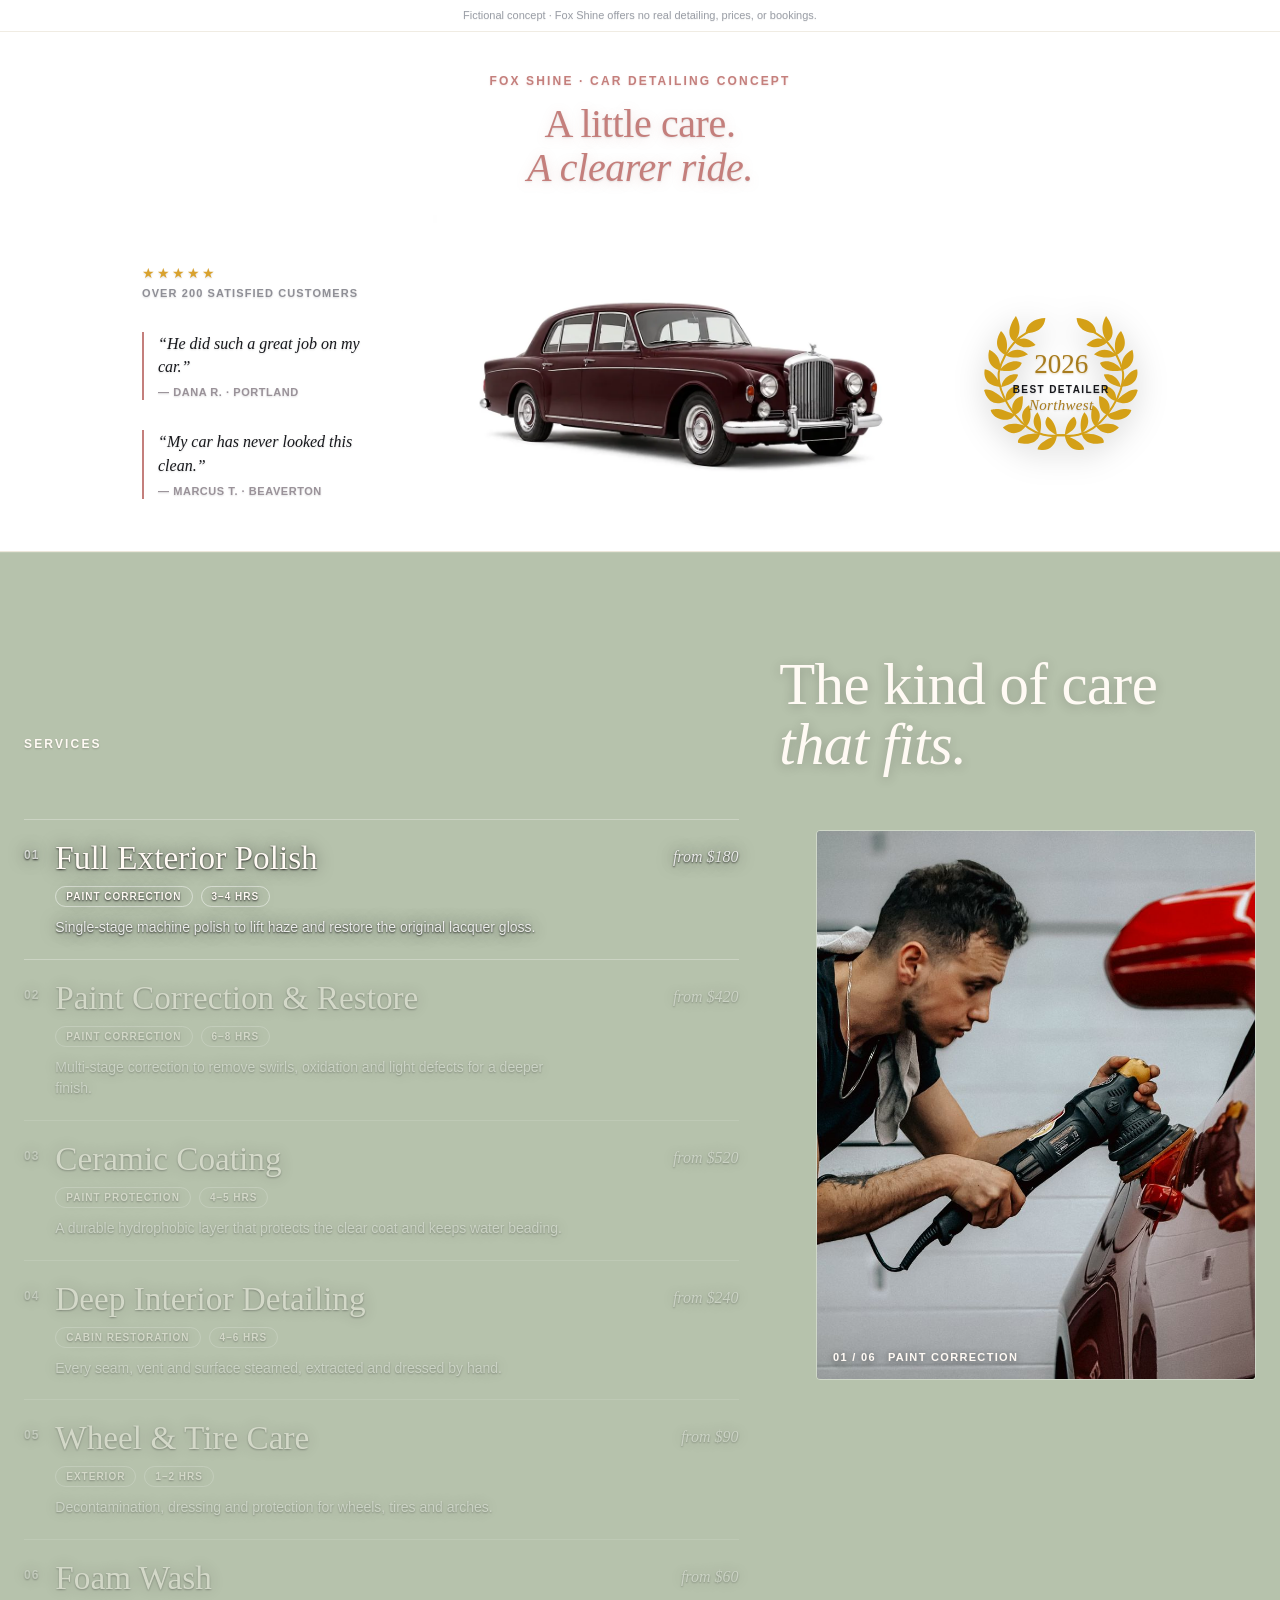
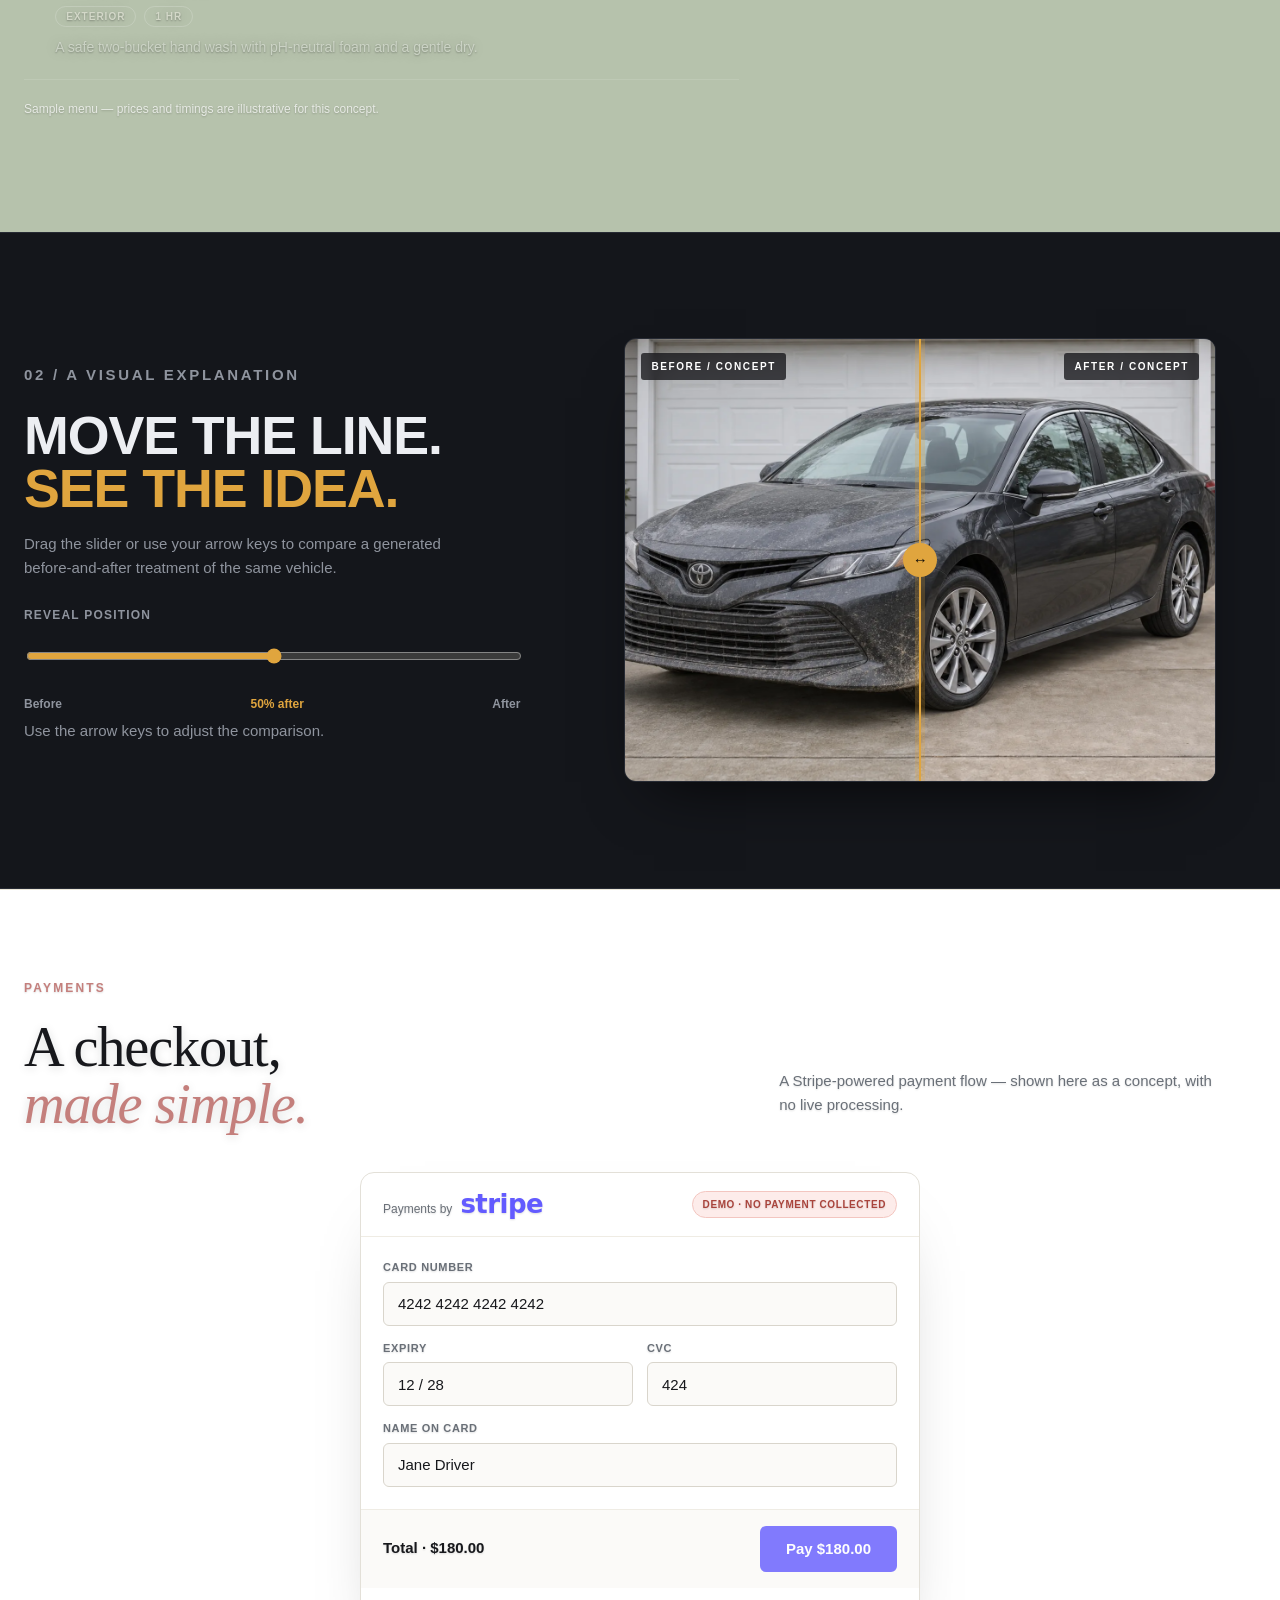
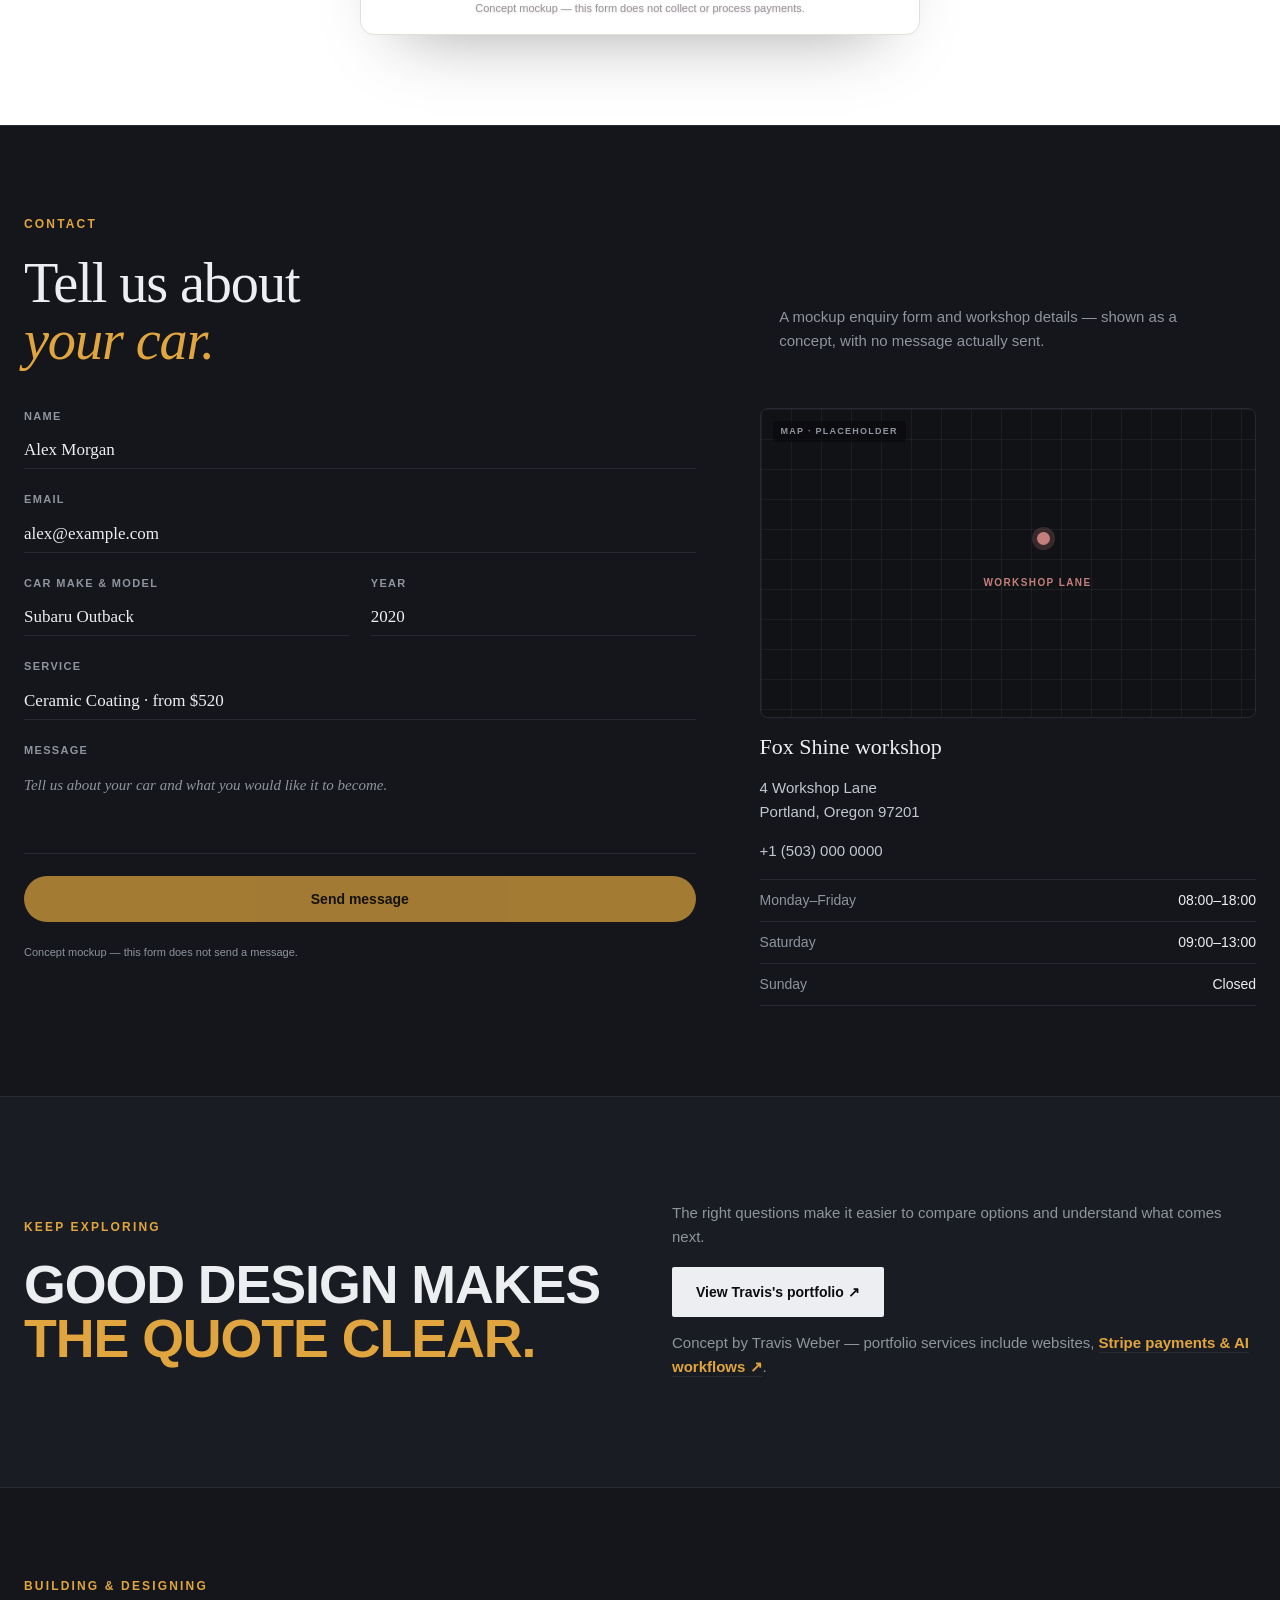
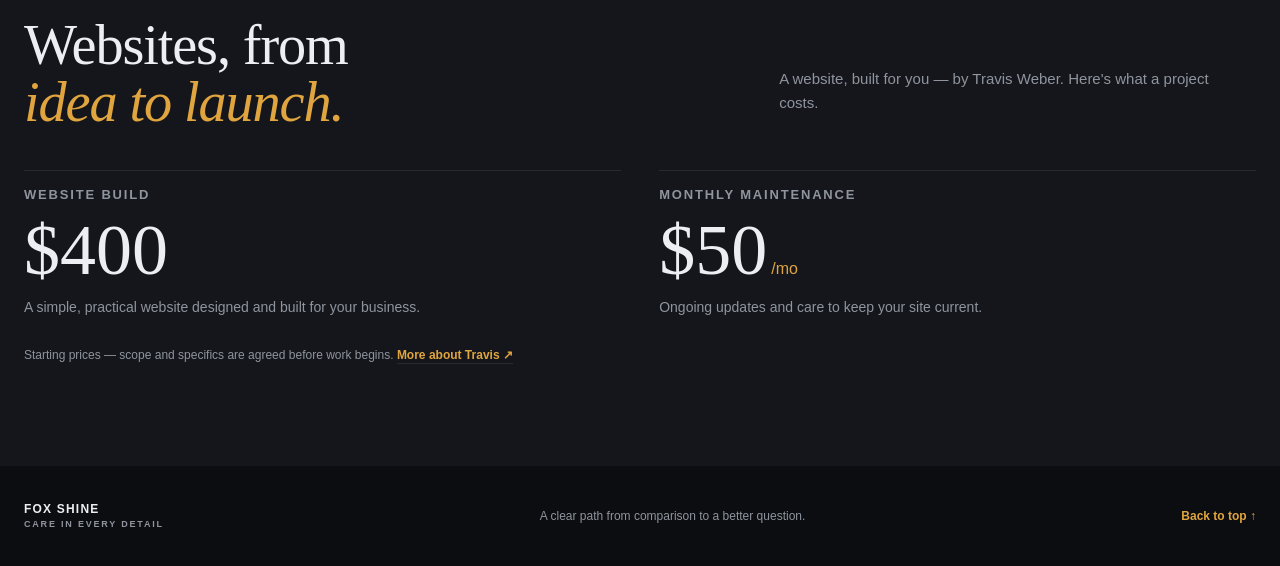
==== detailing-demo/index.html @ 4c696639 "Nomad Development portfolio — initial publish (landing + lawn + detailing concepts)" ====
<!doctype html>
<html lang="en">
<head>
  <meta charset="utf-8">
  <meta name="viewport" content="width=device-width, initial-scale=1">
  <meta name="robots" content="noindex">
  <meta name="description" content="Fox Shine is a fictional car detailing website concept. Explore a sample service menu and a generated before/after comparison; no services or bookings are offered.">
  <title>Fox Shine — Fictional car detailing concept</title>
  <link rel="icon" type="image/svg+xml" href="./favicon.svg">
  <link rel="stylesheet" href="./style.css">
  <script src="./demo.js" defer></script>
</head>
<body>
  <a class="skip-link" href="#main">Skip to content</a>
  <div class="disclosure">Fictional concept · Fox Shine offers no real detailing, prices, or bookings.</div>

  <header class="hero-nav" id="top">
    <details class="site-menu">
      <summary aria-label="Open menu"><svg viewBox="0 0 32 32" aria-hidden="true"><path d="M3 7h26M3 16h26M3 25h26"/></svg></summary>
      <nav class="pill-nav" aria-label="Main navigation">
        <a href="#services">Services</a>
        <a href="#preview">The reveal</a>
        <a href="#payments">Payments</a>
        <a href="#contact">Contact</a>
        <a href="../index.html#work">Portfolio</a>
      </nav>
    </details>
  </header>

  <main id="main">
    <section class="hero" aria-labelledby="hero-title">
      <div class="hero-inner wrap">
        <p class="eyebrow">Fox Shine · Car detailing concept</p>
        <h1 id="hero-title">A little care.<br><em>A clearer ride.</em></h1>
        <div class="hero-figure">
          <div class="hero-aside">
            <div class="review-stat">
              <span class="review-stars" aria-hidden="true">★★★★★</span>
              <span class="review-count">Over 200 satisfied customers</span>
            </div>
            <div class="review-quote">
              <p>“He did such a great job on my car.”</p>
              <span class="review-author">— Dana R. · Portland</span>
            </div>
            <div class="review-quote">
              <p>“My car has never looked this clean.”</p>
              <span class="review-author">— Marcus T. · Beaverton</span>
            </div>
          </div>
          <div class="hero-stage" id="patina-stage" role="button" tabindex="0" aria-label="Open or close the car preview" aria-pressed="false">
            <video class="hero-video" id="patina-video" muted playsinline preload="none" poster="./assets/patina-hero-poster.webp" src="./assets/patina-hero.mp4" aria-hidden="true" tabindex="-1"></video>
            <img class="hero-static" src="./assets/patina-hero-open.webp" alt="A car with its hood raised and door open, overgrown with flowers." loading="eager">
          </div>
          <div class="hero-aside">
            <div class="award" aria-label="Voted Best Detailer in the Northwest, 2026">
              <img class="award-seal" src="assets/award-laurel.svg" alt="" aria-hidden="true">
              <div class="award-text">
                <span class="award-year">2026</span>
                <span class="award-title">Best Detailer<br><span>Northwest</span></span>
              </div>
            </div>
          </div>
        </div>
      </div>
    </section>

    <section class="services" id="services" aria-labelledby="services-title">
      <div class="services-inner wrap">
        <div class="services-head">
          <p class="eyebrow">Services</p>
          <h2 id="services-title">The kind of care<br><em>that fits.</em></h2>
          
        </div>
        <div class="services-layout">
          <ul class="service-list" role="list">
            <li class="service-item is-active">
              <button type="button" class="service-btn" data-service="polish" aria-pressed="true">
                <span class="service-num" aria-hidden="true">01</span>
                <span class="service-name">Full Exterior Polish</span>
                <span class="service-price">from $180</span>
                <span class="service-pills"><span class="pill">Paint Correction</span><span class="pill">3–4 hrs</span></span>
                <span class="service-desc">Single-stage machine polish to lift haze and restore the original lacquer gloss.</span>
              </button>
            </li>
            <li class="service-item">
              <button type="button" class="service-btn" data-service="correction" aria-pressed="false">
                <span class="service-num" aria-hidden="true">02</span>
                <span class="service-name">Paint Correction &amp; Restore</span>
                <span class="service-price">from $420</span>
                <span class="service-pills"><span class="pill">Paint Correction</span><span class="pill">6–8 hrs</span></span>
                <span class="service-desc">Multi-stage correction to remove swirls, oxidation and light defects for a deeper finish.</span>
              </button>
            </li>
            <li class="service-item">
              <button type="button" class="service-btn" data-service="ceramic" aria-pressed="false">
                <span class="service-num" aria-hidden="true">03</span>
                <span class="service-name">Ceramic Coating</span>
                <span class="service-price">from $520</span>
                <span class="service-pills"><span class="pill">Paint Protection</span><span class="pill">4–5 hrs</span></span>
                <span class="service-desc">A durable hydrophobic layer that protects the clear coat and keeps water beading.</span>
              </button>
            </li>
            <li class="service-item">
              <button type="button" class="service-btn" data-service="interior" aria-pressed="false">
                <span class="service-num" aria-hidden="true">04</span>
                <span class="service-name">Deep Interior Detailing</span>
                <span class="service-price">from $240</span>
                <span class="service-pills"><span class="pill">Cabin Restoration</span><span class="pill">4–6 hrs</span></span>
                <span class="service-desc">Every seam, vent and surface steamed, extracted and dressed by hand.</span>
              </button>
            </li>
            <li class="service-item">
              <button type="button" class="service-btn" data-service="wheel" aria-pressed="false">
                <span class="service-num" aria-hidden="true">05</span>
                <span class="service-name">Wheel &amp; Tire Care</span>
                <span class="service-price">from $90</span>
                <span class="service-pills"><span class="pill">Exterior</span><span class="pill">1–2 hrs</span></span>
                <span class="service-desc">Decontamination, dressing and protection for wheels, tires and arches.</span>
              </button>
            </li>
            <li class="service-item">
              <button type="button" class="service-btn" data-service="wash" aria-pressed="false">
                <span class="service-num" aria-hidden="true">06</span>
                <span class="service-name">Foam Wash</span>
                <span class="service-price">from $60</span>
                <span class="service-pills"><span class="pill">Exterior</span><span class="pill">1 hr</span></span>
                <span class="service-desc">A safe two-bucket hand wash with pH-neutral foam and a gentle dry.</span>
              </button>
            </li>
          </ul>
          <div class="service-media" aria-live="polite" aria-label="Preview for Full Exterior Polish">
            <figure class="service-fig is-active" data-media="polish">
              <img src="./assets/service-polish.jpeg" alt="" aria-hidden="true" loading="lazy">
              <figcaption><span>01 / 06</span><span>Paint Correction</span></figcaption>
            </figure>
            <figure class="service-fig" data-media="correction">
              <img src="./assets/service-correction.jpeg" alt="" aria-hidden="true" loading="lazy">
              <figcaption><span>02 / 06</span><span>Paint Correction</span></figcaption>
            </figure>
            <figure class="service-fig" data-media="ceramic">
              <img src="./assets/service-ceramic.jpeg" alt="" aria-hidden="true" loading="lazy">
              <figcaption><span>03 / 06</span><span>Paint Protection</span></figcaption>
            </figure>
            <figure class="service-fig" data-media="interior">
              <img src="./assets/service-interior.jpeg" alt="" aria-hidden="true" loading="lazy">
              <figcaption><span>04 / 06</span><span>Cabin Restoration</span></figcaption>
            </figure>
            <figure class="service-fig" data-media="wheel">
              <img src="./assets/service-wheel.jpeg" alt="" aria-hidden="true" loading="lazy">
              <figcaption><span>05 / 06</span><span>Exterior</span></figcaption>
            </figure>
            <figure class="service-fig" data-media="wash">
              <img src="./assets/service-wash.jpeg" alt="" aria-hidden="true" loading="lazy">
              <figcaption><span>06 / 06</span><span>Exterior</span></figcaption>
            </figure>
          </div>
        </div>
        <p class="section-note">Sample menu — prices and timings are illustrative for this concept.</p>
      </div>
    </section>

    <section class="preview-section section-pad" id="preview" aria-labelledby="preview-title"><div class="wrap preview-layout"><div class="preview-copy"><p class="eyebrow">02 / A visual explanation</p><h2 id="preview-title">Move the line.<br><em>See the idea.</em></h2><p>Drag the slider or use your arrow keys to compare a generated before-and-after treatment of the same vehicle.</p><label for="reveal-range">Reveal position</label><input id="reveal-range" type="range" min="0" max="100" value="50" aria-describedby="reveal-help reveal-value"><div class="range-meta"><span>Before</span><output id="reveal-value" for="reveal-range">50% after</output><span>After</span></div><p id="reveal-help" class="hint">Use the arrow keys to adjust the comparison.</p></div>
      <figure class="comparison-scene" id="comparison-scene" style="--split:50%"><div class="scene-layer before"><img src="./assets/detailing-car-before.webp" alt="" aria-hidden="true"><span class="scene-badge badge-before" aria-hidden="true">BEFORE / CONCEPT</span></div><div class="scene-layer after"><img src="./assets/detailing-car-after.webp" alt="" aria-hidden="true"><span class="scene-badge badge-after" aria-hidden="true">AFTER / CONCEPT</span></div><div class="scene-divider" aria-hidden="true"><span>↔</span></div></figure></div></section>

    <section class="payments-section section-pad" id="payments" aria-labelledby="payments-title">
      <div class="wrap">
        <div class="section-heading">
          <div>
            <p class="eyebrow">Payments</p>
            <h2 id="payments-title">A checkout,<br><em>made simple.</em></h2>
          </div>
          <p>A Stripe-powered payment flow — shown here as a concept, with no live processing.</p>
        </div>
        <div class="checkout">
          <div class="checkout-card">
            <div class="checkout-head">
              <span class="stripe-badge"><span class="stripe-by">Payments by</span><span class="stripe-word">stripe</span></span>
              <span class="checkout-demo">Demo · no payment collected</span>
            </div>
            <div class="checkout-body">
              <label class="field"><span>Card number</span><input value="4242 4242 4242 4242" readonly></label>
              <div class="field-row">
                <label class="field"><span>Expiry</span><input value="12 / 28" readonly></label>
                <label class="field"><span>CVC</span><input value="424" readonly></label>
              </div>
              <label class="field"><span>Name on card</span><input value="Jane Driver" readonly></label>
            </div>
            <div class="checkout-foot">
              <span class="checkout-total">Total · $180.00</span>
              <button type="button" class="pay-button" disabled>Pay $180.00</button>
            </div>
            <p class="checkout-note">Concept mockup — this form does not collect or process payments.</p>
          </div>
        </div>
      </div>
    </section>

    <section class="contact-section section-pad" id="contact" aria-labelledby="contact-title">
      <div class="wrap">
        <div class="section-heading">
          <div>
            <p class="eyebrow">Contact</p>
            <h2 id="contact-title">Tell us about<br><em>your car.</em></h2>
          </div>
          <p>A mockup enquiry form and workshop details — shown as a concept, with no message actually sent.</p>
        </div>
        <div class="contact-layout">
          <div class="contact-form" aria-label="Enquiry form (mockup)">
            <label class="cfield"><span>Name</span><input value="Alex Morgan" readonly></label>
            <label class="cfield"><span>Email</span><input value="alex@example.com" readonly></label>
            <div class="cfield-row">
              <label class="cfield"><span>Car make &amp; model</span><input value="Subaru Outback" readonly></label>
              <label class="cfield"><span>Year</span><input value="2020" readonly></label>
            </div>
            <label class="cfield"><span>Service</span><input value="Ceramic Coating · from $520" readonly></label>
            <label class="cfield"><span>Message</span><textarea readonly placeholder="Tell us about your car and what you would like it to become."></textarea></label>
            <button class="send-button" type="button" disabled>Send message</button>
            <p class="contact-note">Concept mockup — this form does not send a message.</p>
          </div>
          <div class="contact-info">
            <div class="map-placeholder" aria-hidden="true">
              <span class="map-label">Map · placeholder</span>
              <span class="map-pin"></span>
              <span class="map-street">WORKSHOP LANE</span>
            </div>
            <h3>Fox Shine workshop</h3>
            <p class="address">4 Workshop Lane<br>Portland, Oregon 97201</p>
            <p class="phone">+1 (503) 000 0000</p>
            <dl class="hours">
              <div><dt>Monday–Friday</dt><dd>08:00–18:00</dd></div>
              <div><dt>Saturday</dt><dd>09:00–13:00</dd></div>
              <div><dt>Sunday</dt><dd>Closed</dd></div>
            </dl>
          </div>
        </div>
      </div>
    </section>

    <section class="closing"><div class="wrap closing-inner"><div><p class="eyebrow">Keep exploring</p><h2>Good design makes<br><em>the quote clear.</em></h2></div><div><p>The right questions make it easier to compare options and understand what comes next.</p><a class="button button-light" href="../index.html#work">View Travis's portfolio ↗</a><p class="closing-note">Concept by Travis Weber — portfolio services include websites, <a href="../index.html#services">Stripe payments &amp; AI workflows ↗</a>.</p></div></div></section>

    <section class="pricing section-pad" id="pricing" aria-labelledby="pricing-title">
      <div class="wrap">
        <div class="section-heading">
          <div>
            <p class="eyebrow">Building &amp; designing</p>
            <h2 id="pricing-title">Websites, from<br><em>idea to launch.</em></h2>
          </div>
          <p>A website, built for you — by Travis Weber. Here's what a project costs.</p>
        </div>
        <div class="pricing-grid">
          <div class="price-card">
            <h3>Website build</h3>
            <p class="price-figure">$400</p>
            <p class="price-note">A simple, practical website designed and built for your business.</p>
          </div>
          <div class="price-card">
            <h3>Monthly maintenance</h3>
            <p class="price-figure">$50<span class="price-per">/mo</span></p>
            <p class="price-note">Ongoing updates and care to keep your site current.</p>
          </div>
        </div>
        <p class="pricing-note">Starting prices — scope and specifics are agreed before work begins. <a href="../index.html#about">More about Travis ↗</a></p>
      </div>
    </section>
  </main>

  <footer class="site-footer wrap"><span>FOX SHINE <small>CARE IN EVERY DETAIL</small></span><p>A clear path from comparison to a better question.</p><a href="#top">Back to top ↑</a></footer>
</body>
</html>
---- detailing-demo/style.css ----
/* Fox Shine — fictional concept. Dark cinematic automotive, warm metallic accent. Self-contained. */
:root{
  --bg:#0c0d10; --surface:#14161b; --surface-2:#191c22;
  --ink:#eceef2; --ink-2:#c3c7cf; --muted:#8f949e; --line:#262a33;
  --amber:#e0a53e; --amber-deep:#c08a2a;
  --sans:-apple-system,BlinkMacSystemFont,"Segoe UI",Roboto,"Helvetica Neue",Arial,sans-serif;
}
*{box-sizing:border-box}
html{scroll-behavior:smooth}
body{margin:0;background:var(--bg);color:var(--ink);font-family:var(--sans);line-height:1.5;-webkit-font-smoothing:antialiased}
a{color:inherit;text-decoration:none}
img{display:block;max-width:100%}
h1,h2,h3{margin:0;font-weight:800;letter-spacing:-.02em;line-height:.98}
em{font-style:normal;color:var(--amber)}
.wrap{width:min(100% - 48px,1260px);margin-inline:auto}
.section-pad{padding-block:clamp(48px,7vw,96px)}
.skip-link{position:absolute;left:16px;top:-80px;z-index:20;background:var(--amber);color:#14100a;padding:12px 16px;font-weight:700}
.skip-link:focus{top:12px}
:focus-visible{outline:3px solid var(--amber);outline-offset:3px}
.eyebrow{font-size:12px;font-weight:700;letter-spacing:.18em;text-transform:uppercase;color:var(--amber);margin:0 0 22px}
.eyebrow-line{display:inline-block;width:28px;height:1px;background:var(--amber);vertical-align:middle;margin-right:10px}

/* ---------- Disclosure + floating pill nav ---------- */
.disclosure{background:#ffffff;color:#9a9ea6;text-align:center;padding:8px 14px;font-size:11px;line-height:1.4;border-bottom:1px solid #f0ece3}
.hero-nav{display:flex;justify-content:center;padding:12px 16px 0;position:relative;z-index:10;background:#ffffff}
.pill-nav{display:inline-flex;align-items:center;gap:4px;max-width:100%;overflow-x:auto;padding:5px;background:#f6f3ed;border:1px solid #e8e3d8;border-radius:999px;box-shadow:0 10px 26px -18px rgba(0,0,0,.3);scrollbar-width:none}
.pill-nav::-webkit-scrollbar{display:none}
.pill-nav a{font-size:11px;font-weight:700;letter-spacing:.08em;text-transform:uppercase;color:#6a6f78;padding:8px 15px;border-radius:999px;white-space:nowrap;display:inline-flex;align-items:center;min-height:44px;transition:background .16s ease,color .16s ease}
.pill-nav a:hover{background:#ffffff;color:#c47f7c}
.site-menu summary{list-style:none;cursor:pointer;display:none;width:44px;height:44px;align-items:center;justify-content:center;border:1px solid #e8e3d8;border-radius:10px;background:#f6f3ed}
.site-menu summary::-webkit-details-marker{display:none}
.site-menu summary svg{width:22px;height:22px;stroke:#6a6f78;stroke-width:2;fill:none}

/* ---------- Hero (interactive Patina stage) ---------- */
.hero{background:#ffffff;color:#17181c;border-bottom:1px solid #ece7da;padding:clamp(18px,2.5vw,28px) 0 0;overflow:hidden}
.hero-inner{position:relative;text-align:center}
.hero .eyebrow{color:#c47f7c;margin-bottom:12px;justify-content:center}
.hero h1{color:#c47f7c;font-family:Georgia,"Iowan Old Style","Times New Roman",serif;font-weight:400;font-size:clamp(26px,3.4vw,40px);line-height:1.08;letter-spacing:-.01em;text-transform:none;text-shadow:none}
.hero h1 em{color:#c47f7c;font-style:italic}
.hero-figure{display:flex;align-items:center;justify-content:center;gap:clamp(18px,4vw,64px);margin-top:clamp(14px,2.5vw,26px)}
.hero-aside{display:flex;flex-direction:column;gap:30px;flex:0 0 auto;text-align:left}
.hero-stage{position:relative;width:min(100% - 48px,500px);margin:0;flex:0 1 auto;cursor:pointer;touch-action:manipulation;-webkit-touch-callout:none;-webkit-user-select:none;user-select:none;-webkit-tap-highlight-color:transparent}
.hero-stage img,.hero-video{-webkit-user-drag:none;user-select:none;-webkit-user-select:none}
.hero-video{display:block;width:100%;height:auto;cursor:pointer}
.hero-static{position:absolute;inset:0;width:100%;height:100%;object-fit:cover;opacity:0;transition:opacity .35s ease;pointer-events:none}
.hero-stage.is-open .hero-static{opacity:1}
.review-stat{display:flex;flex-direction:column;gap:5px;max-width:240px}
.review-stars{font-size:14px;letter-spacing:.14em;color:#d9a22e;line-height:1}
.review-count{font-size:11px;font-weight:700;letter-spacing:.1em;text-transform:uppercase;color:#8f8f96}
.review-quote{max-width:240px;padding:0 0 0 14px;border-left:2px solid #c47f7c}
.review-quote p{font-family:Georgia,"Iowan Old Style","Times New Roman",serif;font-style:italic;font-size:clamp(14px,1.4vw,16px);line-height:1.45;color:#17181c;margin:0}
.review-author{display:block;margin-top:6px;font-size:11px;font-weight:700;letter-spacing:.05em;text-transform:uppercase;color:#9a9299}
.award{position:relative;display:grid;place-items:center;width:clamp(140px,12vw,180px);aspect-ratio:1;text-align:center}
.award-seal{position:absolute;inset:0;width:100%;height:100%;object-fit:contain}
.award-text{position:relative;z-index:1;display:flex;flex-direction:column;align-items:center;gap:4px;padding:0 16px}
.award-year{font-family:Georgia,"Iowan Old Style","Times New Roman",serif;font-weight:400;font-size:clamp(20px,2.2vw,27px);line-height:1;color:#a87c1e}
.award-title{font-size:10px;font-weight:700;letter-spacing:.14em;text-transform:uppercase;color:#17181c;line-height:1.5}
.award-title span{display:block;font-family:Georgia,"Iowan Old Style","Times New Roman",serif;font-style:italic;font-weight:400;font-size:15px;text-transform:none;letter-spacing:.02em;color:#a87c1e;line-height:1.1}
@media (prefers-reduced-motion: reduce){
  .hero-video{display:none}
  .hero-static{position:static;height:auto;opacity:1}
}
.button{display:inline-flex;align-items:center;gap:12px;min-height:52px;padding:0 26px;font-size:14px;font-weight:700;border-radius:2px;cursor:pointer;transition:transform .16s ease,box-shadow .16s ease}
.button:hover{transform:translateY(-2px)}
.button-primary{background:var(--amber);color:#14100a;box-shadow:0 6px 0 rgba(0,0,0,.5)}
.button-primary:hover{box-shadow:0 8px 0 rgba(0,0,0,.5)}
.button-primary span{font-size:17px;line-height:1}
.text-link{display:inline-flex;align-items:center;gap:10px;font-size:14px;font-weight:700;color:var(--ink);border-bottom:2px solid var(--amber);padding-bottom:5px}
.text-link span{font-size:16px}

/* ---------- Services (interactive menu) ---------- */
.services{background:var(--svc-bg,#b6c2ac);color:#fffaf4;transition:background-color .6s ease;padding:clamp(56px,8vw,110px) 0;border-top:1px solid rgba(255,255,255,.12)}
.services .eyebrow{color:#fffaf4}
.services h2{font-family:Georgia,"Iowan Old Style","Times New Roman",serif;font-weight:400;color:#fffaf4;font-size:clamp(34px,4.6vw,66px);line-height:1.02;letter-spacing:-.01em;text-transform:none}
.services h2 em{font-style:italic;color:#fffaf4}
.services-head{display:grid;grid-template-columns:1.2fr .8fr;gap:40px;align-items:end;margin-bottom:44px}
.services-layout{position:relative}
.service-list{list-style:none;margin:0;padding:0;max-width:58%;position:relative;z-index:3}
.service-item{border-bottom:1px solid rgba(255,255,255,.28);opacity:.4;transition:opacity .3s ease}
.service-item.is-active{opacity:1}
.service-item:first-child{border-top:1px solid rgba(255,255,255,.28)}
.service-btn{display:grid;grid-template-columns:auto 1fr auto;grid-template-areas:"num name price" "num pills pills" "num desc desc";gap:2px 16px;width:100%;text-align:left;background:transparent;border:0;padding:20px 0;cursor:pointer;color:#fffaf4}
.service-btn:focus-visible{outline:2px solid #fffaf4;outline-offset:4px;border-radius:2px}
.service-num{grid-area:num;font-size:12px;font-weight:700;letter-spacing:.08em;color:rgba(255,255,255,.7);padding-top:8px}
.service-name{grid-area:name;font-family:Georgia,"Iowan Old Style","Times New Roman",serif;font-weight:400;font-size:clamp(24px,2.6vw,34px);line-height:1.08}
.service-price{grid-area:price;font-family:Georgia,serif;font-style:italic;font-size:16px;color:rgba(255,255,255,.85);text-align:right;padding-top:8px}
.service-pills{grid-area:pills;display:flex;gap:8px;margin-top:8px}
.pill{font-size:10px;font-weight:700;letter-spacing:.1em;text-transform:uppercase;padding:4px 10px;border:1px solid rgba(255,255,255,.5);border-radius:999px;color:#fffaf4}
.service-desc{grid-area:desc;font-size:14px;line-height:1.55;color:rgba(255,255,255,.85);max-width:520px;margin-top:8px}
.service-btn{text-shadow:0 1px 2px rgba(0,0,0,.75),0 0 16px rgba(0,0,0,.55)}
.service-media{position:absolute;top:0;right:0;width:min(40%,440px);aspect-ratio:4/5;border:1px solid rgba(255,255,255,.35);border-radius:4px;overflow:hidden;pointer-events:none;z-index:2;transition:top .5s cubic-bezier(.22,.61,.36,1)}
.service-fig{position:absolute;inset:0;margin:0;opacity:0;visibility:hidden;transform:translateX(64px);transition:opacity .45s ease,transform .45s ease,visibility .45s ease}
.service-fig.is-active{opacity:1;visibility:visible;transform:translateX(0)}
.service-fig img{width:100%;height:100%;object-fit:cover;display:block}
.service-fig figcaption{position:absolute;left:16px;bottom:14px;display:flex;gap:12px;font-size:11px;font-weight:700;letter-spacing:.12em;text-transform:uppercase;color:#fffaf4;text-shadow:0 1px 6px rgba(0,0,0,.5)}
.services .section-note{color:rgba(255,255,255,.72);margin-top:20px}

/* ---------- Shared section heading ---------- */
.section-heading{display:grid;grid-template-columns:1.2fr .8fr;gap:40px;align-items:end;margin-bottom:40px}
.section-heading h2{font-size:clamp(34px,4.4vw,64px);line-height:1;text-transform:uppercase}
.section-heading>p{color:var(--muted);font-size:15px;line-height:1.6;max-width:440px}
.section-note{font-size:12px;color:var(--muted);margin-top:14px}

/* ---------- Preview / reveal ---------- */
.preview-section{background:var(--surface);border-top:1px solid var(--line);border-bottom:1px solid var(--line)}
.preview-layout{display:grid;grid-template-columns:.85fr 1.15fr;gap:clamp(28px,5vw,64px);align-items:center}
.preview-copy h2{font-size:clamp(32px,4.2vw,60px);line-height:1;text-transform:uppercase;margin-bottom:16px}
.preview-copy>p{color:var(--muted);font-size:15px;line-height:1.6;max-width:460px}
.preview-copy label{display:block;font-size:12px;font-weight:700;letter-spacing:.1em;text-transform:uppercase;color:var(--muted);margin-top:26px}
#reveal-range{width:100%;margin-top:10px;accent-color:var(--amber);height:44px}
.range-meta{display:flex;justify-content:space-between;font-size:12px;font-weight:700;color:var(--muted);margin-top:10px}
.range-meta output{color:var(--amber)}
.hint{font-size:12px;color:var(--muted);margin-top:6px}
.comparison-scene{position:relative;--split:50%;aspect-ratio:4/3;overflow:hidden;border-radius:12px;border:1px solid var(--line);background:var(--surface-2);box-shadow:0 30px 60px -30px rgba(0,0,0,.8)}
.scene-layer{position:absolute;inset:0}
.scene-layer img{width:100%;height:100%;object-fit:cover;object-position:center}
.scene-layer.after{clip-path:inset(0 0 0 calc(100% - var(--split)))}
.scene-badge{position:absolute;top:14px;font-size:10px;font-weight:800;letter-spacing:.16em;padding:6px 10px;border-radius:3px;background:rgba(10,11,14,.72);color:#fff;backdrop-filter:blur(3px)}
.badge-before{left:16px}
.badge-after{right:16px}
.scene-divider{position:absolute;top:0;bottom:0;left:calc(100% - var(--split));width:2px;transform:translateX(-50%);background:var(--amber);box-shadow:0 0 0 4px rgba(224,165,62,.22)}
.scene-divider span{position:absolute;top:50%;left:50%;transform:translate(-50%,-50%);width:34px;height:34px;border-radius:50%;background:var(--amber);color:#14100a;display:grid;place-items:center;font-size:15px;font-weight:800}
.comparison-scene{cursor:ew-resize;touch-action:none;user-select:none;-webkit-user-select:none;-webkit-tap-highlight-color:transparent}
.comparison-scene img{-webkit-user-drag:none;user-select:none;-webkit-user-select:none}
.comparison-scene figcaption{position:absolute;bottom:12px;left:14px;font-size:11px;color:#d6d9de;background:rgba(10,11,14,.6);padding:5px 10px;border-radius:3px}

/* ---------- Payments (mock Stripe checkout) ---------- */
.payments-section{background:#ffffff;color:#17181c;border-top:1px solid #ece7da}
.payments-section .eyebrow{color:#c47f7c}
.payments-section .section-heading h2{font-family:Georgia,"Iowan Old Style","Times New Roman",serif;font-weight:400;text-transform:none;color:#17181c}
.payments-section .section-heading h2 em{font-style:italic;color:#c47f7c}
.payments-section .section-heading>p{color:#6a7078}
.checkout{max-width:560px;margin:0 auto}
.checkout-card{background:#ffffff;border:1px solid #e3e0d8;border-radius:14px;box-shadow:0 34px 70px -40px rgba(0,0,0,.4);overflow:hidden}
.checkout-head{display:flex;align-items:center;justify-content:space-between;gap:12px;flex-wrap:wrap;padding:18px 22px;border-bottom:1px solid #efece4}
.stripe-badge{display:flex;align-items:baseline;gap:8px}
.stripe-by{font-size:12px;color:#6a7078;font-weight:500}
.stripe-word{font-family:ui-sans-serif,system-ui,-apple-system,"Segoe UI",Roboto,Helvetica,Arial,sans-serif;font-weight:700;font-size:26px;letter-spacing:-.02em;color:#635BFF;line-height:1}
.checkout-demo{font-size:10px;font-weight:700;letter-spacing:.06em;text-transform:uppercase;color:#a9443c;background:#fdecea;border:1px solid #f3c6c0;padding:5px 10px;border-radius:999px;white-space:nowrap}
.checkout-body{display:flex;flex-direction:column;gap:14px;padding:22px}
.field{display:flex;flex-direction:column;gap:6px}
.field span{font-size:11px;font-weight:700;letter-spacing:.06em;text-transform:uppercase;color:#6a7078}
.field input{width:100%;height:44px;padding:0 14px;border:1px solid #d9d5cc;border-radius:6px;font-size:15px;color:#17181c;background:#fbfaf8;cursor:not-allowed}
.field-row{display:grid;grid-template-columns:1fr 1fr;gap:14px}
.checkout-foot{display:flex;align-items:center;justify-content:space-between;gap:12px;padding:16px 22px;border-top:1px solid #efece4;background:#fbfaf8}
.checkout-total{font-size:15px;font-weight:700;color:#17181c}
.pay-button{min-height:46px;padding:0 26px;border:0;border-radius:6px;background:#635BFF;color:#ffffff;font-size:15px;font-weight:700;cursor:not-allowed;opacity:.8}
.checkout-note{font-size:11px;color:#9a9299;text-align:center;margin:12px 22px 18px;line-height:1.5}

/* ---------- Good to know (answers under the contact) ---------- */
.pricing{background:var(--surface);color:var(--ink);border-top:1px solid var(--line)}
.pricing .eyebrow{color:var(--amber)}
.pricing .section-heading h2{font-family:Georgia,"Iowan Old Style","Times New Roman",serif;font-weight:400;text-transform:none}
.pricing .section-heading h2 em{font-style:italic;color:var(--amber)}
.pricing .section-heading>p{color:var(--muted)}
.pricing-grid{display:grid;grid-template-columns:repeat(2,1fr);gap:clamp(20px,3vw,40px)}
.price-card{border-top:1px solid var(--line);padding-top:18px}
.price-card h3{font-size:13px;font-weight:700;letter-spacing:.14em;text-transform:uppercase;color:var(--muted);margin:0 0 12px}
.price-figure{font-family:Georgia,"Iowan Old Style","Times New Roman",serif;font-size:clamp(44px,6vw,72px);line-height:1;color:var(--ink);margin:0 0 10px}
.price-per{font-family:var(--sans);font-size:16px;color:var(--amber);margin-left:4px}
.price-note{font-size:14px;line-height:1.6;color:var(--muted);margin:0}
.pricing-note{font-size:12px;color:var(--muted);margin-top:28px}
.pricing-note a{color:var(--amber);font-weight:700;border-bottom:1px solid var(--line);padding-bottom:1px}

/* ---------- Contact (mockup form + map) ---------- */
.contact-section{background:var(--surface);color:var(--ink);border-top:1px solid var(--line)}
.contact-section .eyebrow{color:var(--amber)}
.contact-section .section-heading h2{font-family:Georgia,"Iowan Old Style","Times New Roman",serif;font-weight:400;text-transform:none}
.contact-section .section-heading h2 em{font-style:italic;color:var(--amber)}
.contact-section .section-heading>p{color:var(--muted)}
.contact-layout{display:grid;grid-template-columns:1.15fr .85fr;gap:clamp(28px,5vw,64px);align-items:start}
.contact-form{display:flex;flex-direction:column;gap:22px}
.cfield{display:flex;flex-direction:column;gap:8px}
.cfield>span{font-size:11px;font-weight:700;letter-spacing:.12em;text-transform:uppercase;color:var(--muted)}
.cfield input,.cfield textarea{width:100%;background:transparent;border:0;border-bottom:1px solid var(--line);border-radius:0;padding:8px 0;font-family:Georgia,"Iowan Old Style","Times New Roman",serif;font-size:17px;color:var(--ink);cursor:not-allowed}
.cfield input::placeholder,.cfield textarea::placeholder{color:var(--muted);font-style:italic}
.cfield textarea{min-height:88px;resize:none;font-size:15px;line-height:1.5}
.cfield-row{display:grid;grid-template-columns:1fr 1fr;gap:22px}
.send-button{justify-self:start;min-height:46px;padding:0 26px;border:0;border-radius:999px;background:var(--amber);color:#14100a;font-size:14px;font-weight:700;cursor:not-allowed;opacity:.7}
.contact-note{font-size:11px;color:var(--muted);margin:0}
.contact-info{display:flex;flex-direction:column;gap:16px}
.map-placeholder{position:relative;aspect-ratio:16/10;background:#101216;border:1px solid var(--line);border-radius:8px;overflow:hidden;background-image:linear-gradient(rgba(255,255,255,.05) 1px,transparent 1px),linear-gradient(90deg,rgba(255,255,255,.05) 1px,transparent 1px);background-size:30px 30px}
.map-pin{position:absolute;left:56%;top:40%;width:13px;height:13px;border-radius:50%;background:#c47f7c;box-shadow:0 0 0 5px rgba(196,127,124,.22)}
.map-street{position:absolute;left:56%;top:54%;transform:translateX(-50%);font-size:10px;font-weight:700;letter-spacing:.14em;text-transform:uppercase;color:#c47f7c;white-space:nowrap}
.map-label{position:absolute;left:12px;top:12px;font-size:9px;font-weight:700;letter-spacing:.14em;text-transform:uppercase;color:var(--muted);background:rgba(10,11,14,.7);padding:4px 8px;border-radius:3px}
.contact-info h3{font-family:Georgia,"Iowan Old Style","Times New Roman",serif;font-weight:400;font-size:22px;color:var(--ink);text-transform:none;letter-spacing:0;line-height:1.2}
.contact-info .address{font-size:15px;line-height:1.6;color:var(--ink-2);margin:0}
.contact-info .phone{font-size:15px;color:var(--ink-2);margin:0}
.hours{display:flex;flex-direction:column;margin:0;border-top:1px solid var(--line)}
.hours div{display:flex;justify-content:space-between;gap:12px;padding:10px 0;border-bottom:1px solid var(--line);font-size:14px}
.hours dt{color:var(--muted);margin:0}
.hours dd{margin:0;color:var(--ink)}

/* ---------- Closing ---------- */
.closing{background:var(--surface-2);border-top:1px solid var(--line)}
.closing-inner{display:grid;grid-template-columns:1fr 1fr;gap:clamp(28px,5vw,72px);align-items:center;padding-block:clamp(48px,7vw,96px)}
.closing h2{font-size:clamp(32px,4.2vw,60px);line-height:1;text-transform:uppercase}
.closing-inner>div:last-child p{color:var(--muted);font-size:15px;line-height:1.6;margin-bottom:18px}
.button-light{display:inline-flex;align-items:center;gap:10px;min-height:50px;padding:0 24px;background:var(--ink);color:var(--bg);font-size:14px;font-weight:700;border-radius:2px;transition:transform .16s ease}
.button-light:hover{transform:translateY(-2px);background:var(--amber);color:#14100a}
.closing-note{font-size:12px;line-height:1.5;color:var(--muted);margin:14px 0 0}
.closing-note a{color:var(--amber);font-weight:700;border-bottom:1px solid var(--line);padding-bottom:1px}
.closing-note a:hover{color:var(--ink);border-color:var(--amber)}

/* ---------- Footer ---------- */
.site-footer{display:flex;align-items:center;justify-content:space-between;gap:18px;flex-wrap:wrap;padding:28px 0;font-size:12px;color:var(--muted)}
.site-footer span{font-weight:800;letter-spacing:.1em;color:var(--ink)}
.site-footer small{display:block;font-size:9px;letter-spacing:.2em;color:var(--muted);font-weight:600}
.site-footer a{font-weight:700;color:var(--amber);min-height:44px;display:inline-flex;align-items:center}

/* ---------- Soft text shadows (subtle depth on light backgrounds) ---------- */
.disclosure,.hero-nav{text-shadow:0 1px 1px rgba(0,0,0,.06)}
.hero,.payments-section{text-shadow:0 1px 2px rgba(23,24,28,.14)}
.hero .eyebrow{text-shadow:0 1px 2px rgba(196,127,124,.20)}
.hero h1{text-shadow:0 2px 12px rgba(196,127,124,.25),0 1px 2px rgba(23,24,28,.10)}
.payments-section .section-heading h2{text-shadow:0 2px 10px rgba(23,24,28,.15)}
.award-seal{filter:drop-shadow(0 6px 16px rgba(0,0,0,.22))}
.award-year{text-shadow:0 1px 2px rgba(168,124,30,.30)}
.services{text-shadow:0 1px 2px rgba(0,0,0,.20)}
.services h2{text-shadow:0 2px 12px rgba(0,0,0,.22)}

/* ---------- Responsive ---------- */
@media(max-width:900px){
  .section-heading{grid-template-columns:1fr;gap:16px}
  .services-head{grid-template-columns:1fr;gap:16px}
  .services-layout{position:relative}
  .service-list{max-width:100%}
  .service-media{width:min(52%,340px);right:0}
  .preview-layout{grid-template-columns:1fr}
  .closing-inner{grid-template-columns:1fr}
  .hero-aside{display:none}
  .pricing-grid{grid-template-columns:1fr}
  .contact-layout{grid-template-columns:1fr}
}
@media(max-width:700px){
  .hero-nav{justify-content:flex-end}
  .site-menu summary{display:inline-flex}
  .site-menu .pill-nav{display:none;position:absolute;top:calc(100% + 6px);right:16px;flex-direction:column;align-items:stretch;gap:0;border-radius:14px;padding:8px;width:232px;max-width:calc(100vw - 32px);overflow-x:visible;box-shadow:0 18px 40px -18px rgba(0,0,0,.25)}
  .site-menu[open] .pill-nav{display:flex}
  .site-menu .pill-nav a{padding:14px 16px;font-size:13px;border-radius:10px}
  .wrap{width:min(100% - 32px,1260px)}
  .hero{padding-top:20px}
  .hero-stage{width:min(100% - 32px,500px)}
  .service-btn{grid-template-columns:auto 1fr;grid-template-areas:"num name" "num pills" "num price" "num desc"}
  .service-price{text-align:left;padding-top:2px}
}
@media(max-width:600px){
  .wrap{width:min(100% - 24px,1260px)}
  .hero-stage{width:min(100% - 24px,500px)}
  .pill-nav a{padding:8px 12px;font-size:10px}
  .cfield-row{grid-template-columns:1fr}
  .service-media{width:min(58%,300px);right:-16px}
}
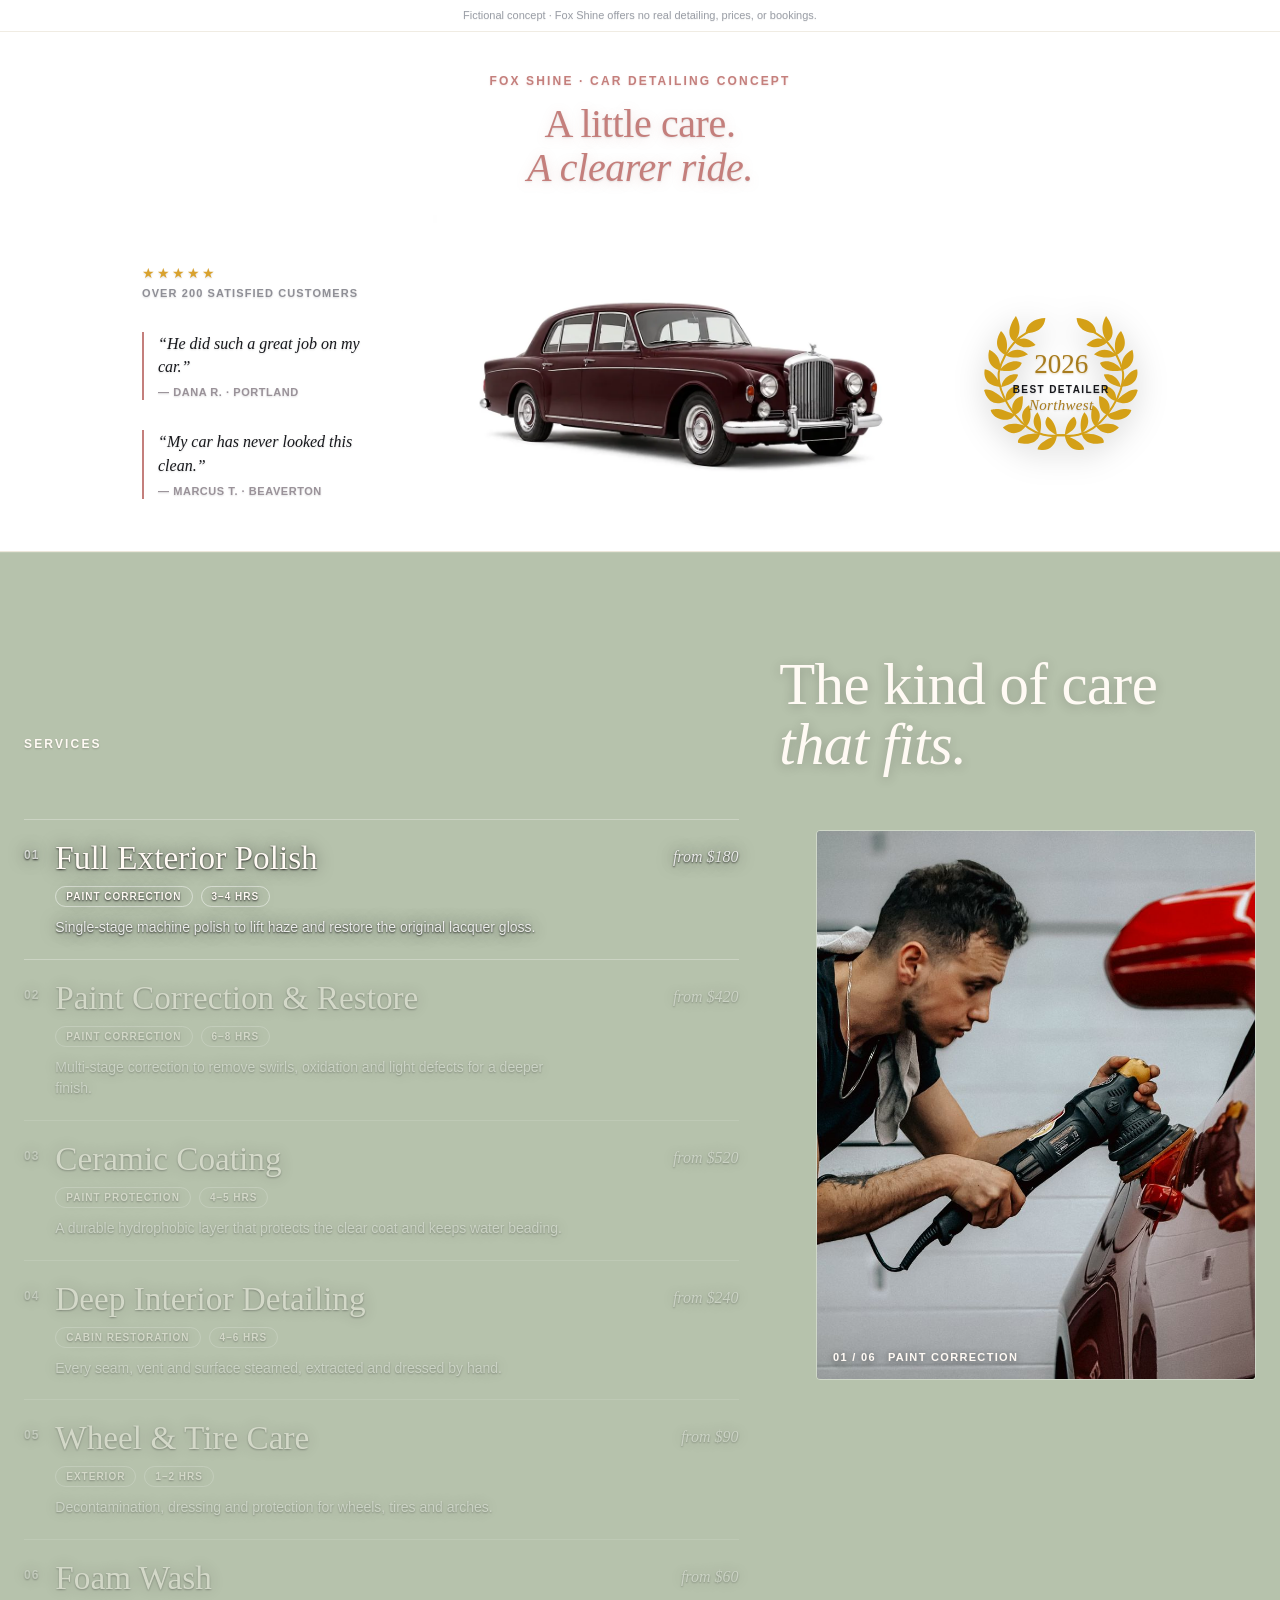
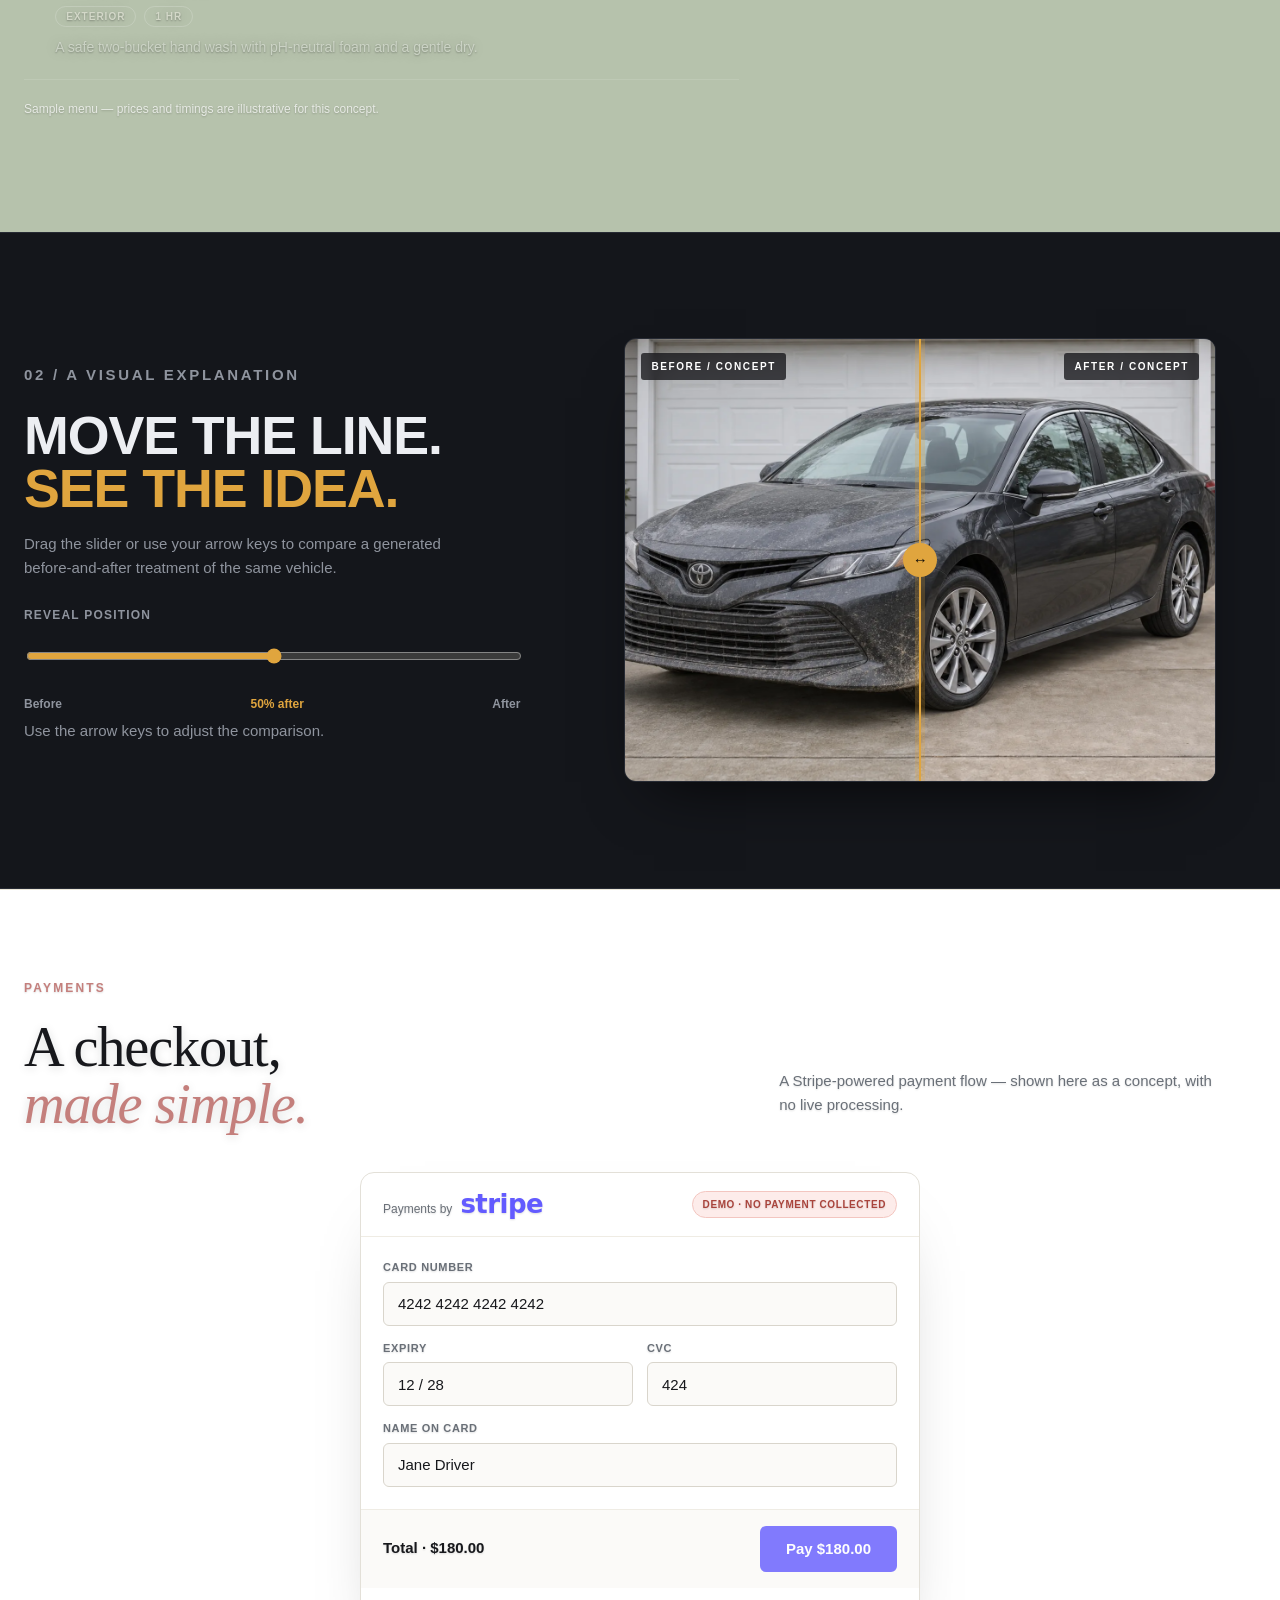
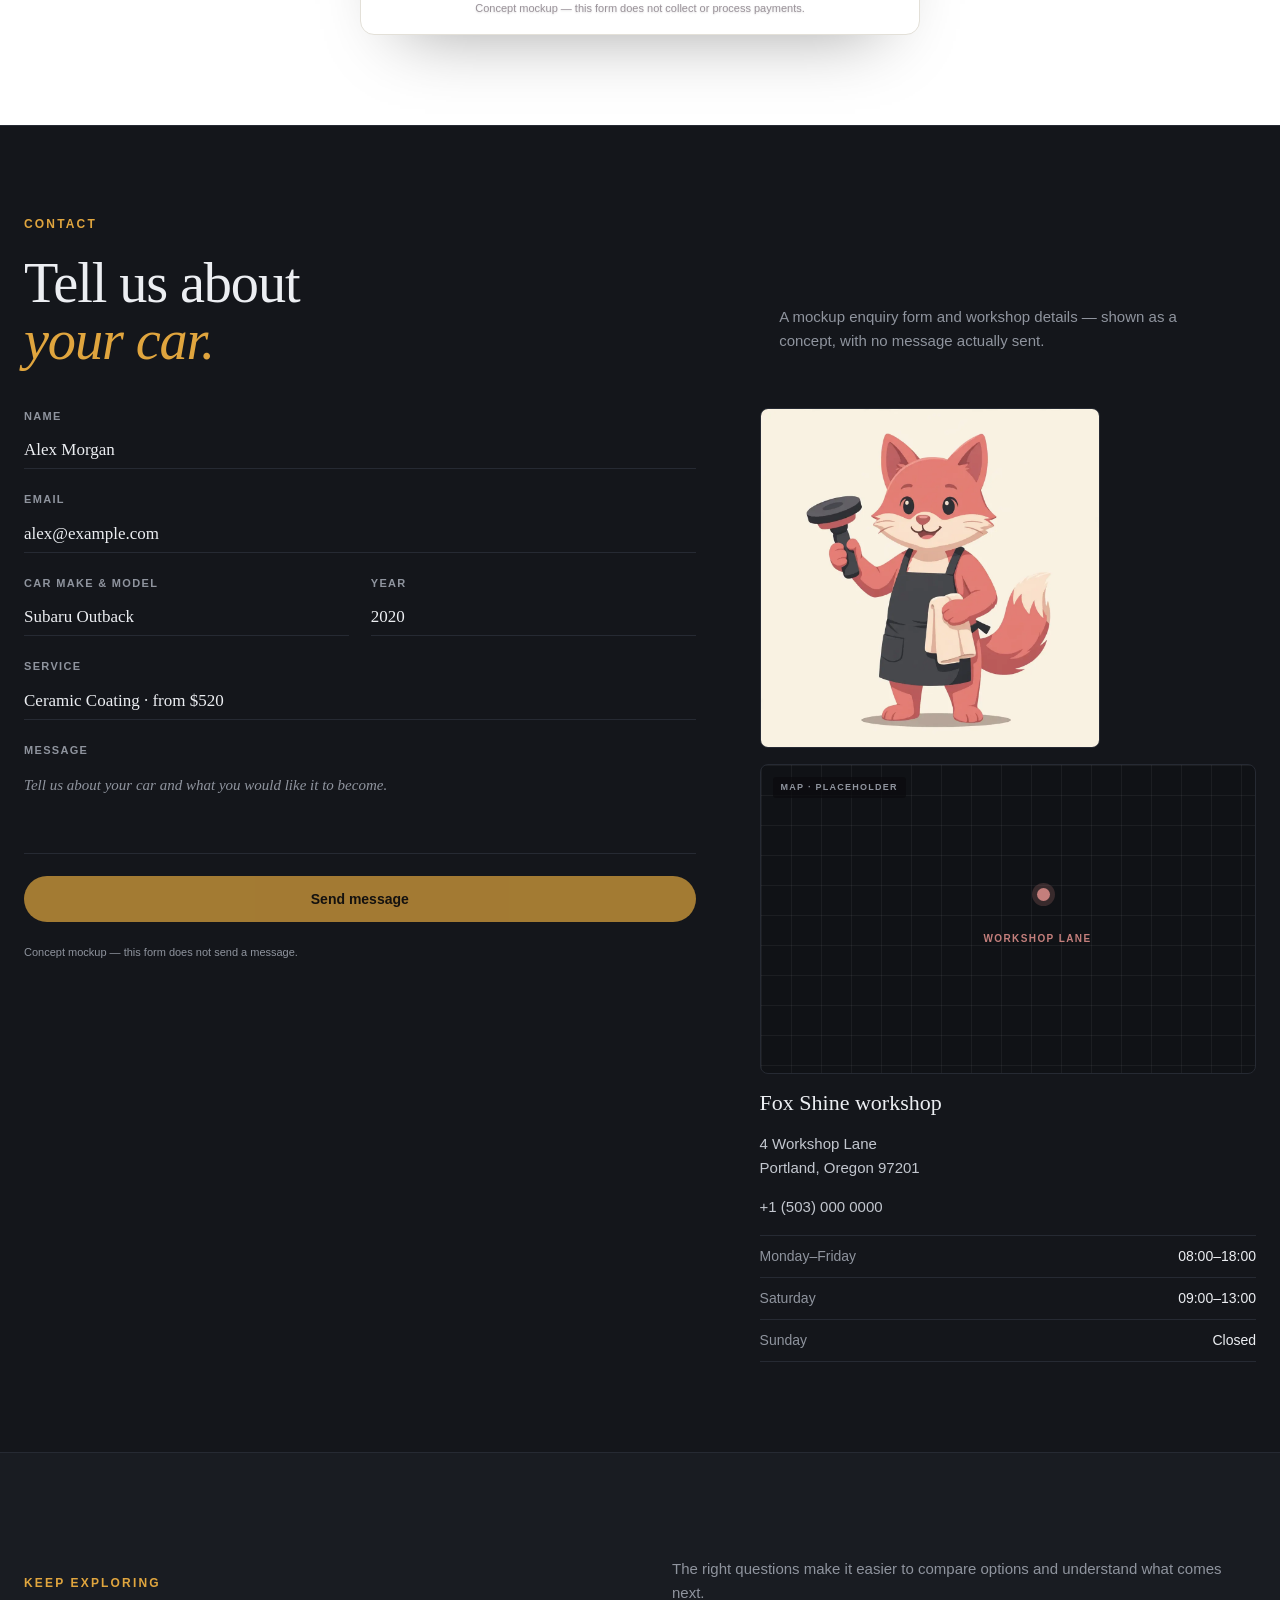
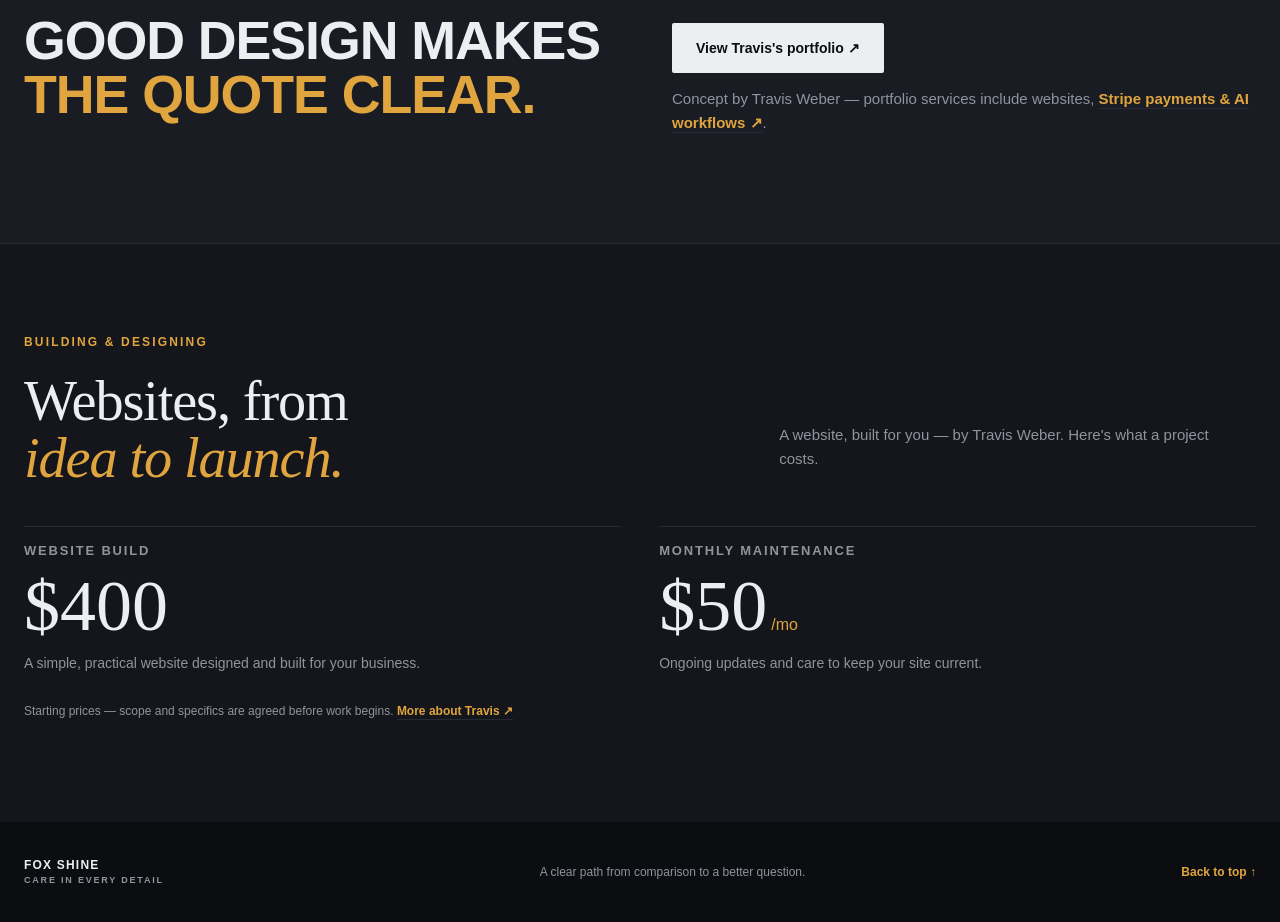
==== commit 4813787b: "Add original mascot character assets to portfolio and demos" ====
--- a/detailing-demo/index.html
+++ b/detailing-demo/index.html
@@ -218,6 +218,7 @@
             <p class="contact-note">Concept mockup — this form does not send a message.</p>
           </div>
           <div class="contact-info">
+            <img class="contact-mascot" src="./assets/mascot-fox.svg" alt="The Fox Shine fox — an original mascot illustration of a fox detailer with a polishing buffer and microfiber cloth">
             <div class="map-placeholder" aria-hidden="true">
               <span class="map-label">Map · placeholder</span>
               <span class="map-pin"></span>
--- a/detailing-demo/style.css
+++ b/detailing-demo/style.css
@@ -179,6 +179,7 @@
 .send-button{justify-self:start;min-height:46px;padding:0 26px;border:0;border-radius:999px;background:var(--amber);color:#14100a;font-size:14px;font-weight:700;cursor:not-allowed;opacity:.7}
 .contact-note{font-size:11px;color:var(--muted);margin:0}
 .contact-info{display:flex;flex-direction:column;gap:16px}
+.contact-mascot{display:block;width:100%;max-width:340px;height:auto;border-radius:8px;border:1px solid var(--line)}
 .map-placeholder{position:relative;aspect-ratio:16/10;background:#101216;border:1px solid var(--line);border-radius:8px;overflow:hidden;background-image:linear-gradient(rgba(255,255,255,.05) 1px,transparent 1px),linear-gradient(90deg,rgba(255,255,255,.05) 1px,transparent 1px);background-size:30px 30px}
 .map-pin{position:absolute;left:56%;top:40%;width:13px;height:13px;border-radius:50%;background:#c47f7c;box-shadow:0 0 0 5px rgba(196,127,124,.22)}
 .map-street{position:absolute;left:56%;top:54%;transform:translateX(-50%);font-size:10px;font-weight:700;letter-spacing:.14em;text-transform:uppercase;color:#c47f7c;white-space:nowrap}
